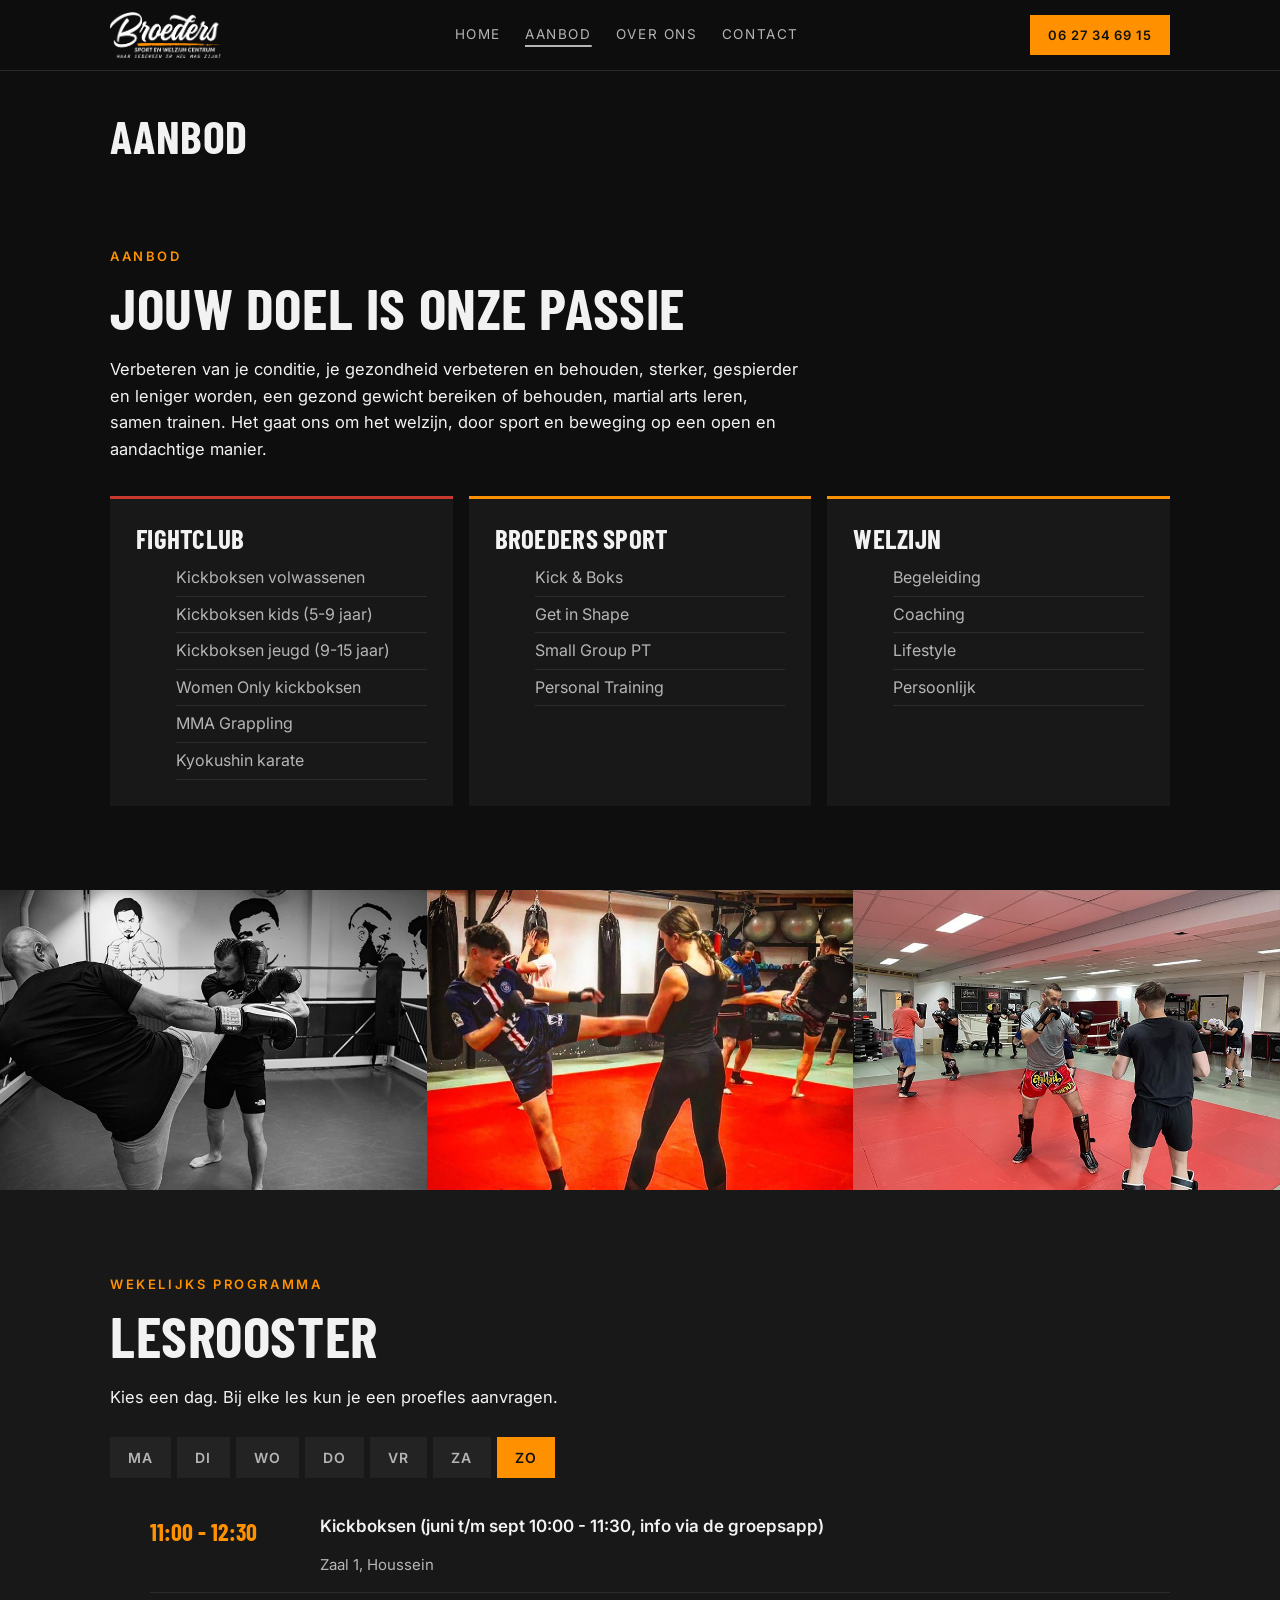
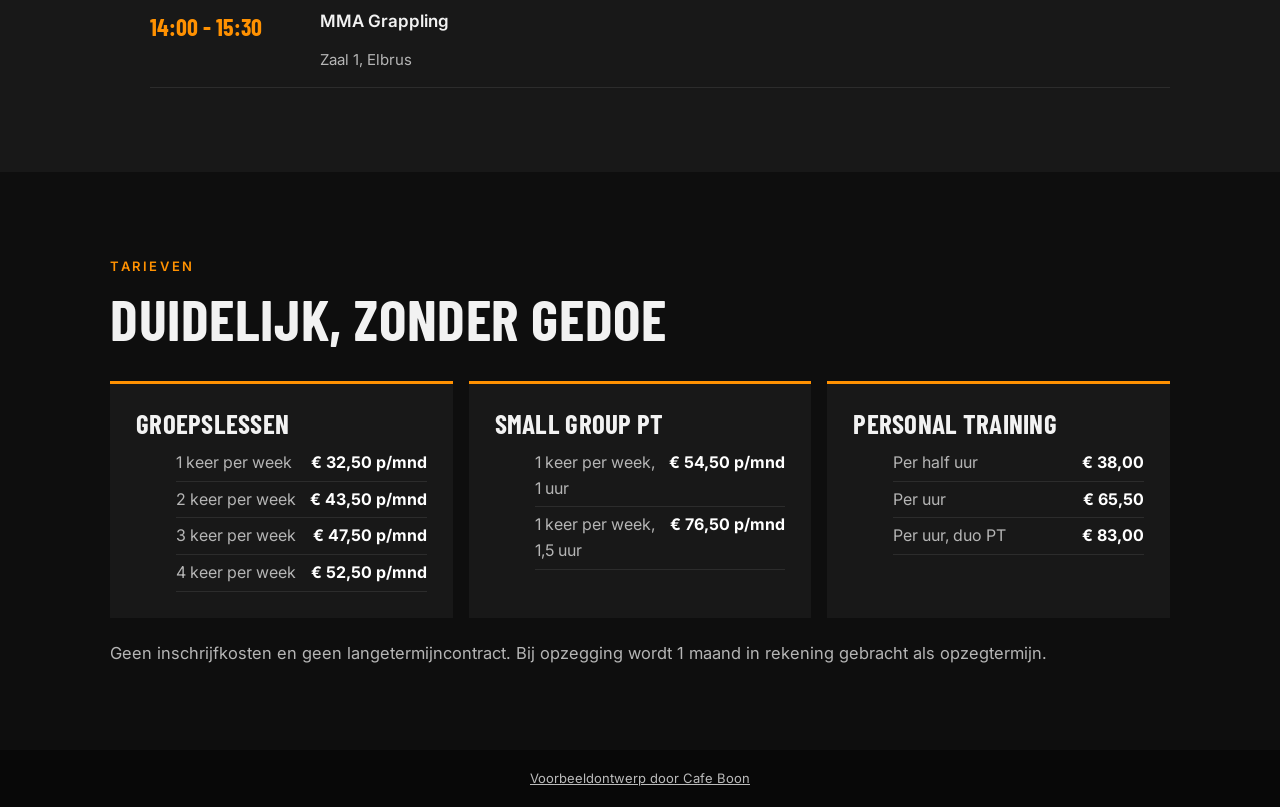
==== aanbod.html @ f8cc1753 "Website opgedeeld in meerdere pagina's" ====
<!doctype html>
<html lang="nl">
<head>
<meta charset="utf-8">
<meta name="viewport" content="width=device-width,initial-scale=1">
<title>Aanbod | Broeders Sport en Welzijn Centrum</title>
<meta name="description" content="Broeders Sport en Welzijn Centrum in Oosterhout. Kickboksen, MMA grappling, Kyokushin karate, Get in Shape en personal training. Bekijk het lesrooster en de tarieven en plan een proefles.">
<meta name="robots" content="noindex">
<link rel="icon" type="image/png" href="images/favicon.png">
<meta property="og:title" content="Broeders Sport en Welzijn Centrum">
<meta property="og:description" content="Waar iedereen er wel mag zijn.">
<meta property="og:image" content="https://broederssportenwelzijn.cafeboon.com/images/team.jpg">
<meta property="og:type" content="website">
<link rel="preconnect" href="https://fonts.googleapis.com"><link rel="preconnect" href="https://fonts.gstatic.com" crossorigin>
<link href="https://fonts.googleapis.com/css2?family=Barlow+Condensed:wght@700&family=Inter:wght@400;600&display=swap" rel="stylesheet">
<link rel="stylesheet" href="style.css">
</head>
<body class="nojs">
<header><div class="wrap">
<a href="index.html"><img alt="Broeders sport en welzijn centrum" src="images/logo.png"/></a>
<nav><a href="index.html">Home</a><a aria-current="page" href="aanbod.html">Aanbod</a><a href="over.html">Over ons</a><a href="contact.html">Contact</a></nav>
<a class="btn" href="tel:0627346915" style="padding:8px 16px;font-size:13px">06 27 34 69 15</a>
</div></header>
<div aria-label="Pagina's" class="sn-bar" role="navigation"><a class="sn-link" href="index.html">Home</a><a aria-current="page" class="sn-link" href="aanbod.html">Aanbod</a><a class="sn-link" href="over.html">Over ons</a><a class="sn-link" href="contact.html">Contact</a></div>
<div class="sn-head"><h1>Aanbod</h1></div>
<section id="aanbod"><div class="wrap">
<p class="k">Aanbod</p>
<h2>Jouw doel is onze passie</h2>
<p style="max-width:42em">Verbeteren van je conditie, je gezondheid verbeteren en behouden, sterker, gespierder en leniger worden, een gezond gewicht bereiken of behouden, martial arts leren, samen trainen. Het gaat ons om het welzijn, door sport en beweging op een open en aandachtige manier.</p>
<div class="grid3">
<div class="card red"><h3>Fightclub</h3><ul><li>Kickboksen volwassenen</li><li>Kickboksen kids (5-9 jaar)</li><li>Kickboksen jeugd (9-15 jaar)</li><li>Women Only kickboksen</li><li>MMA Grappling</li><li>Kyokushin karate</li></ul></div>
<div class="card"><h3>Broeders Sport</h3><ul><li>Kick &amp; Boks</li><li>Get in Shape</li><li>Small Group PT</li><li>Personal Training</li></ul></div>
<div class="card"><h3>Welzijn</h3><ul><li>Begeleiding</li><li>Coaching</li><li>Lifestyle</li><li>Persoonlijk</li></ul></div>
</div>
</div></section>
<div class="photos"><img alt="Kickboksen training" loading="lazy" src="images/actie.jpg"/><img alt="Groepsles op de rode mat" loading="lazy" src="images/les.jpg"/><img alt="De zaal met bokszakken" loading="lazy" src="images/zakken.jpg"/></div>
<section class="alt" id="lestijden"><div class="wrap">
<p class="k">Wekelijks programma</p>
<h2>Lesrooster</h2>
<p>Kies een dag. Bij elke les kun je een proefles aanvragen.</p>
<div class="tabs" id="tabs"><button data-d="1">Ma</button><button data-d="2">Di</button><button data-d="3">Wo</button><button data-d="4">Do</button><button data-d="5">Vr</button><button data-d="6">Za</button><button data-d="0">Zo</button></div>
<div id="days">
<div class="day" data-d="1"><h3>Maandag</h3><ul><li><b>09:00 - 10:00</b><span class="pg">Get in Shape</span><span class="m">Zaal 1, Stefan</span></li><li><b>16:30 - 17:15</b><span class="pg">Weerbaarheid kickboksen kids (5-9 jaar)</span><span class="m">Zaal 1, Robert</span></li><li><b>17:30 - 18:30</b><span class="pg">Kickboksen jeugd (9-14 jaar)</span><span class="m">Zaal 1, Mitchell</span></li><li><b>18:45 - 19:45</b><span class="pg">Get in Shape</span><span class="m">Zaal 1, Robert, Mitchell</span></li><li><b>20:00 - 21:30</b><span class="pg">Kickboksen volwassenen</span><span class="m">Zaal 1, Robert</span></li></ul></div>
<div class="day" data-d="2"><h3>Dinsdag</h3><ul><li><b>18:45 - 19:45</b><span class="pg">Kyokushin karate kumite</span><span class="m">Zaal 1, Kees, Robert</span></li><li><b>19:00 - 20:30</b><span class="pg">MMA Grappling</span><span class="m">Zaal 3, Elbrus</span></li><li><b>20:00 - 21:00</b><span class="pg">Women Only kickboksen</span><span class="m">Zaal 1, Carly</span></li><li><b>20:00 - 21:00</b><span class="pg">Kick &amp; Boks</span><span class="m">Zaal 2, Remco</span></li></ul></div>
<div class="day" data-d="3"><h3>Woensdag</h3><ul><li><b>16:30 - 17:15</b><span class="pg">Weerbaarheid kickboksen kids (5-9 jaar)</span><span class="m">Zaal 1, Robert, Donna</span></li><li><b>17:30 - 18:30</b><span class="pg">Kickboksen jeugd (9-14 jaar)</span><span class="m">Zaal 1, Mitchell</span></li><li><b>18:45 - 19:45</b><span class="pg">Kickboksen wedstrijdgroep</span><span class="m">Zaal 1, Robert, Mitchell</span></li><li><b>20:00 - 21:30</b><span class="pg">Kickboksen</span><span class="m">Zaal 1, Bryan, Tigo</span></li></ul></div>
<div class="day" data-d="4"><h3>Donderdag</h3><ul><li><b>18:45 - 19:45</b><span class="pg">Get in Shape</span><span class="m">Zaal 1, Remco</span></li><li><b>20:00 - 21:30</b><span class="pg">MMA Grappling</span><span class="m">Zaal 1, Elbrus</span></li></ul></div>
<div class="day" data-d="5"><h3>Vrijdag</h3><ul><li><b>18:45 - 19:45</b><span class="pg">Kickboksen jeugd en kids (9-14 jaar)</span><span class="m">Zaal 1 of 2, Robert, Donna</span></li><li><b>18:45 - 19:45</b><span class="pg">Women Only</span><span class="m">Zaal 2 of 3, Derrick, Carly</span></li><li><b>18:45 - 19:45</b><span class="pg">Kick &amp; Boks</span><span class="m">Zaal 2, Derrick, Carly</span></li><li><b>20:00 - 21:30</b><span class="pg">Kickboksen</span><span class="m">Zaal 1, Robert, Tigo</span></li></ul></div>
<div class="day" data-d="6"><h3>Zaterdag</h3><ul><li><b>08:30 - 09:15</b><span class="pg">Kyokushin karate kata</span><span class="m">Zaal 1, Kees, Hens, Suleyman</span></li><li><b>08:30 - 09:30</b><span class="pg">Small Group PT</span><span class="m">Zaal 3, Duncan</span></li><li><b>09:30 - 10:30</b><span class="pg">Kyokushin karate kumite (gevechtstraining)</span><span class="m">Zaal 1, Kees, Robert</span></li><li><b>10:45 - 11:45</b><span class="pg">Personal training</span><span class="m">Zaal 1, Robert</span></li></ul></div>
<div class="day" data-d="0"><h3>Zondag</h3><ul><li><b>11:00 - 12:30</b><span class="pg">Kickboksen (juni t/m sept 10:00 - 11:30, info via de groepsapp)</span><span class="m">Zaal 1, Houssein</span></li><li><b>14:00 - 15:30</b><span class="pg">MMA Grappling</span><span class="m">Zaal 1, Elbrus</span></li></ul></div>
</div>
</div></section>
<section id="tarieven"><div class="wrap">
<p class="k">Tarieven</p>
<h2>Duidelijk, zonder gedoe</h2>
<div class="tarief">
<div class="card"><h3>Groepslessen</h3><ul><li><span>1 keer per week</span><b>€ 32,50 p/mnd</b></li><li><span>2 keer per week</span><b>€ 43,50 p/mnd</b></li><li><span>3 keer per week</span><b>€ 47,50 p/mnd</b></li><li><span>4 keer per week</span><b>€ 52,50 p/mnd</b></li></ul></div>
<div class="card"><h3>Small Group PT</h3><ul><li><span>1 keer per week, 1 uur</span><b>€ 54,50 p/mnd</b></li><li><span>1 keer per week, 1,5 uur</span><b>€ 76,50 p/mnd</b></li></ul></div>
<div class="card"><h3>Personal Training</h3><ul><li><span>Per half uur</span><b>€ 38,00</b></li><li><span>Per uur</span><b>€ 65,50</b></li><li><span>Per uur, duo PT</span><b>€ 83,00</b></li></ul></div>
</div>
<p class="fine">Geen inschrijfkosten en geen langetermijncontract. Bij opzegging wordt 1 maand in rekening gebracht als opzegtermijn.</p>
</div></section>
<footer><a href="https://cafeboon.com" rel="noopener" target="_blank">Voorbeeldontwerp door Cafe Boon</a></footer>
<div class="callbar"><a href="tel:0627346915">Bel ons</a><a href="https://www.google.com/maps/dir/?api=1&amp;destination=Abdis+van+Thornstraat+40+4901+ZB+Oosterhout">Route</a></div>
<script>try{document.body.classList.remove('nojs');
var d=new Date().getDay();
var r=document.querySelector('#hours tr[data-d="'+d+'"]');if(r)r.className='today';
var bs=document.querySelectorAll('#tabs button'),ds=document.querySelectorAll('.day');
function show(n){bs.forEach(function(b){b.classList.toggle('on',b.dataset.d==n)});ds.forEach(function(x){x.classList.toggle('on',x.dataset.d==n)})}
bs.forEach(function(b){b.onclick=function(){show(b.dataset.d)}});show(d);}catch(e){}</script>
</body></html>
---- style.css ----
:root{--bk:#0e0e0e;--bk2:#181818;--bk3:#232323;--or:#ff9101;--red:#c8382f;--t:#f2f2f2;--mut:#b5b5b5}
*{box-sizing:border-box;margin:0}
html{scroll-behavior:smooth}
body{font-family:"Inter",system-ui,sans-serif;background:var(--bk);color:var(--t);line-height:1.6;font-size:16.5px}
a{color:inherit}
.wrap{max-width:1100px;margin:0 auto;padding:0 20px}
h1,h2,h3{font-family:"Barlow Condensed",sans-serif;text-transform:uppercase;font-weight:700;line-height:1;letter-spacing:.01em}
header{position:sticky;top:0;z-index:10;background:rgba(14,14,14,.96);backdrop-filter:blur(8px);border-bottom:1px solid #2a2a2a}
header .wrap{display:flex;align-items:center;justify-content:space-between;height:70px}
header img{height:46px;display:block}
nav{display:flex;gap:24px;font-size:13.5px;letter-spacing:.12em;text-transform:uppercase}
nav a{text-decoration:none;color:var(--mut)}nav a:hover{color:var(--or)}
.btn{display:inline-block;background:var(--or);color:#111;text-decoration:none;padding:13px 26px;font-weight:600;font-size:14.5px;letter-spacing:.07em;text-transform:uppercase;border:2px solid var(--or)}
.btn:hover{background:transparent;color:var(--or)}
.btn.o{background:transparent;color:#fff;border-color:#666}.btn.o:hover{border-color:var(--or);color:var(--or)}
.hero{min-height:640px;display:flex;align-items:flex-end;background:linear-gradient(180deg,rgba(14,14,14,.1) 0%,rgba(14,14,14,.93) 100%),url(images/team.jpg) center 30%/cover}
.hero .wrap{padding:120px 20px 60px}
.hero h1{font-size:clamp(50px,9vw,108px);max-width:9em;margin-bottom:18px}
.hero h1 em{font-style:normal;color:var(--or)}
.hero p{max-width:34em;font-size:19px;color:#e8e8e8;margin-bottom:26px}
.cta{display:flex;gap:12px;flex-wrap:wrap}
section{padding:84px 0}
.k{color:var(--or);font-size:13px;letter-spacing:.2em;text-transform:uppercase;font-weight:600;margin-bottom:12px}
h2{font-size:clamp(36px,5vw,58px);margin-bottom:20px}
h3{font-size:27px;margin-bottom:8px}
.grid3{display:grid;grid-template-columns:repeat(3,1fr);gap:16px;margin-top:34px}
.card{background:var(--bk2);border-top:3px solid var(--or);padding:26px}
.card.red{border-color:var(--red)}
.card ul{list-style:none;color:var(--mut);font-size:16px}
.card li{padding:5px 0;border-bottom:1px solid #2c2c2c}
.alt{background:var(--bk2)}
.split{display:grid;grid-template-columns:1fr 1fr;gap:50px;align-items:center}
.split img{width:100%;display:block;aspect-ratio:4/3;object-fit:cover}
.photos{display:grid;grid-template-columns:repeat(3,1fr);gap:0}
.photos img{width:100%;height:300px;object-fit:cover;display:block}
.tabs{display:flex;gap:6px;flex-wrap:wrap;margin:26px 0 20px}
.tabs button{font:600 14px "Inter",sans-serif;letter-spacing:.08em;text-transform:uppercase;background:var(--bk3);color:var(--mut);border:0;padding:12px 18px;cursor:pointer}
.tabs button.on{background:var(--or);color:#111}
.day{display:none}.day.on{display:block}
.nojs .day{display:block;margin-bottom:24px}
.day h3{display:none}.nojs .day h3{display:block}
.day ul{list-style:none}
.day li{display:grid;grid-template-columns:150px 1fr;gap:2px 20px;padding:15px 0;border-bottom:1px solid #2c2c2c}
.day li b{font-family:"Barlow Condensed",sans-serif;font-size:24px;color:var(--or);font-weight:700}
.day li .pg{font-weight:600;font-size:17px}
.day li .m{grid-column:2;color:var(--mut);font-size:15px}
.tarief{display:grid;grid-template-columns:repeat(3,1fr);gap:16px;margin-top:34px}
.tarief .card li{display:flex;justify-content:space-between;gap:12px}
.tarief .card li b{color:#fff;white-space:nowrap}
.fine{color:var(--mut);margin-top:22px}
.hours{width:100%;border-collapse:collapse;margin-top:6px}
.hours td{padding:9px 0;border-bottom:1px solid #2c2c2c}
.hours td:last-child{text-align:right}
.hours tr.today td{color:var(--or)}
.cgrid{display:grid;grid-template-columns:1fr 1fr;gap:56px}
.big{font-family:"Barlow Condensed",sans-serif;font-size:46px;font-weight:700;text-decoration:none;display:block;margin:4px 0 8px}
.person{display:flex;gap:20px;align-items:center;margin-top:22px}
.person img{width:96px;height:96px;border-radius:50%;object-fit:cover;object-position:top}
footer{background:#080808;color:#8b8b8b;font-size:13px;text-align:center;padding:18px}
footer a{color:#bbb}
.callbar{display:none}
@media(max-width:860px){
 nav{display:none}.grid3,.tarief{grid-template-columns:1fr}.split,.cgrid{grid-template-columns:1fr;gap:28px}.photos{grid-template-columns:1fr}.photos img{height:220px}
 section{padding:56px 0}.hero{min-height:540px}.day li{grid-template-columns:1fr}.day li .m{grid-column:1}
 .callbar{display:flex;position:fixed;bottom:0;left:0;right:0;z-index:20}
 .callbar a{flex:1;text-align:center;padding:14px;text-decoration:none;background:#000;color:#fff;font-weight:600;letter-spacing:.05em;text-transform:uppercase;font-size:14px}
 .callbar a+a{background:var(--or);color:#111}
 body{padding-bottom:50px}
}
/* sitenav:start */
.sn-bar{display:none;gap:6px;overflow-x:auto;white-space:nowrap;-webkit-overflow-scrolling:touch;padding:8px 12px;background:inherit;color:inherit;font:inherit;line-height:1.2;border-bottom:1px solid rgba(128,128,128,.35);box-sizing:border-box;max-width:100%}
.sn-bar a.sn-link{flex:0 0 auto;padding:9px 15px;border-radius:999px;color:inherit;text-decoration:none;font-size:15px;font-weight:600;letter-spacing:0;text-transform:none;margin:0}
.sn-bar a.sn-link[aria-current="page"]{background:rgba(128,128,128,.2);box-shadow:inset 0 -2px 0 currentColor}
@media(max-width:860px){.sn-bar{display:flex}}
nav a[aria-current="page"]:not(.cta):not(.btn):not(.call){text-decoration:underline;text-underline-offset:6px;text-decoration-thickness:2px}
.sn-head{max-width:1100px;margin:0 auto;padding:40px 20px 0;box-sizing:border-box}
.sn-head h1{margin:0;color:inherit;font-size:clamp(30px,5vw,46px);line-height:1.1}
.sn-cards{max-width:1100px;margin:0 auto;padding:40px 20px;display:grid;grid-template-columns:repeat(auto-fit,minmax(230px,1fr));gap:16px;box-sizing:border-box}
.sn-card{display:block;padding:20px 22px;border:1px solid rgba(128,128,128,.45);border-radius:10px;background:rgba(128,128,128,.07);color:inherit;text-decoration:none;min-width:0}
.sn-card strong{display:block;font-size:1.25em;margin:0 0 6px;color:inherit}
.sn-card span{display:block;opacity:.8;font-size:.95em;line-height:1.4}
.sn-card:hover,.sn-card:focus-visible{border-color:currentColor}
/* sitenav:end */
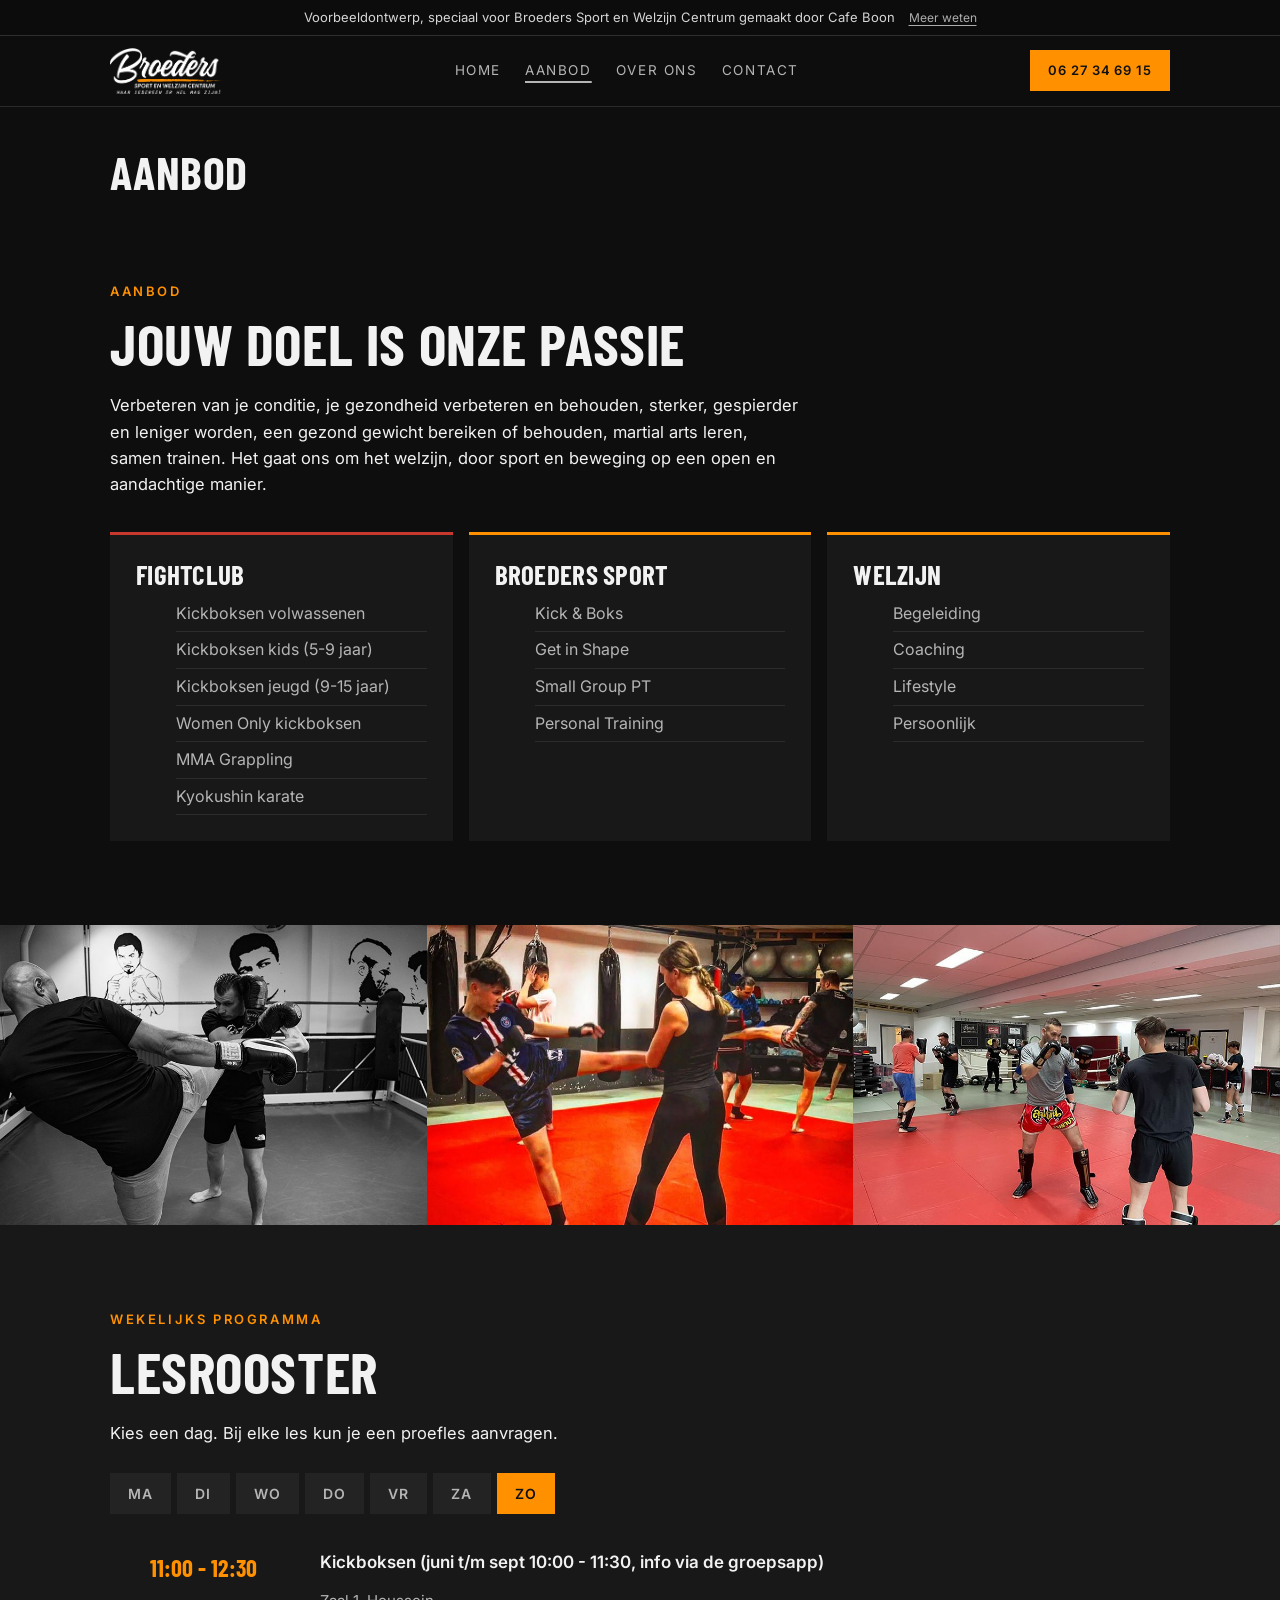
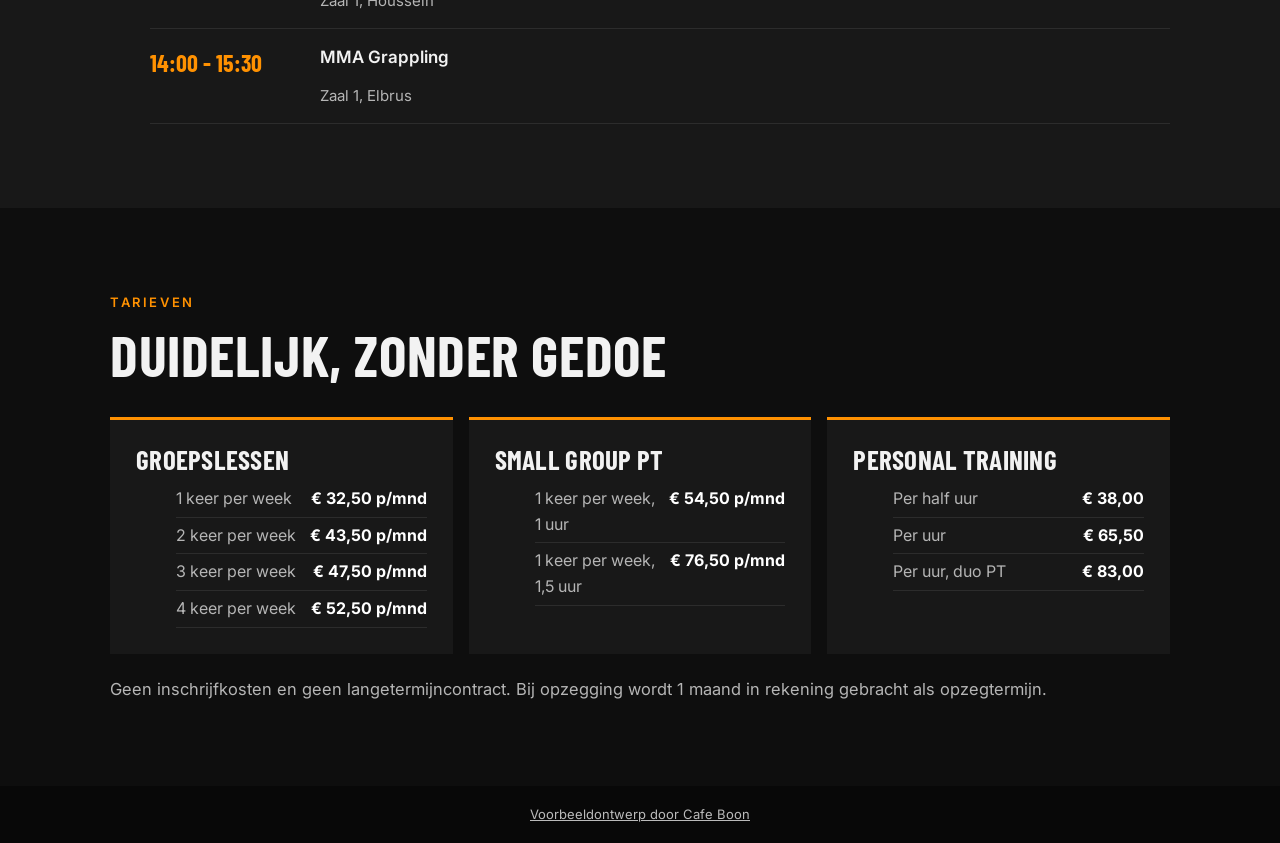
==== commit 5d5ebc89: "Werkende formulieren voor afspraken en aanvragen" ====
--- a/aanbod.html
+++ b/aanbod.html
@@ -16,6 +16,7 @@
 <link rel="stylesheet" href="style.css">
 </head>
 <body class="nojs">
+<div class="vb-banner" role="note"><span>Voorbeeldontwerp, speciaal voor Broeders Sport en Welzijn Centrum gemaakt door Cafe Boon</span><a href="https://cafeboon.com">Meer weten</a></div>
 <header><div class="wrap">
 <a href="index.html"><img alt="Broeders sport en welzijn centrum" src="images/logo.png"/></a>
 <nav><a href="index.html">Home</a><a aria-current="page" href="aanbod.html">Aanbod</a><a href="over.html">Over ons</a><a href="contact.html">Contact</a></nav>
--- a/style.css
+++ b/style.css
@@ -81,3 +81,31 @@
 .sn-card span{display:block;opacity:.8;font-size:.95em;line-height:1.4}
 .sn-card:hover,.sn-card:focus-visible{border-color:currentColor}
 /* sitenav:end */
+/* voorbeeld-formulier:start */
+@layer sn{.sn-form button.btn{border:0;font:inherit;cursor:pointer;line-height:1.2}}
+.sn-formsec{padding:36px 0 72px}
+.sn-formwrap{max-width:1100px;margin:0 auto;padding:0 20px;box-sizing:border-box}
+.sn-formwrap>h2{margin:0 0 12px}
+.sn-formwrap>.sn-lead,.sn-formwrap>.sn-form,.sn-formwrap>.sn-done{max-width:720px}
+.sn-formwrap .sn-lead{margin:0 0 24px;opacity:.85}
+.sn-form{display:grid;grid-template-columns:1fr 1fr;gap:16px}
+.sn-field{display:flex;flex-direction:column;gap:6px;min-width:0;text-align:left}
+.sn-field.full{grid-column:1/-1}
+.sn-field label{font-size:14px;font-weight:600}
+.sn-field input,.sn-field select,.sn-field textarea{font:inherit;font-size:16px;line-height:1.4;color:inherit;background:rgba(128,128,128,.12);border:1px solid rgba(128,128,128,.55);border-radius:8px;padding:11px 12px;width:100%;box-sizing:border-box;min-width:0;max-width:100%;-webkit-appearance:none;appearance:none}
+.sn-field select{background-image:linear-gradient(45deg,transparent 50%,currentColor 50%),linear-gradient(135deg,currentColor 50%,transparent 50%);background-position:calc(100% - 20px) 50%,calc(100% - 15px) 50%;background-size:5px 5px;background-repeat:no-repeat;padding-right:38px}
+.sn-field select option{color:#111;background:#fff}
+.sn-field textarea{resize:vertical}
+.sn-field input:focus,.sn-field select:focus,.sn-field textarea:focus{outline:2px solid currentColor;outline-offset:1px}
+.sn-done{padding:28px;border:1px solid rgba(128,128,128,.55);border-radius:12px;background:rgba(128,128,128,.1)}
+.sn-done h2{margin:0 0 10px}
+.sn-done p{margin:0}
+.sn-done a{text-decoration:underline;text-underline-offset:3px;font-weight:600}
+.sn-formlink{padding:0 0 56px}
+@media(max-width:640px){.sn-form{grid-template-columns:1fr}.sn-formsec{padding:24px 0 56px}}
+/* voorbeeld-formulier:end */
+/* voorbeeldbanner:start */
+.vb-banner{display:flex;flex-wrap:wrap;justify-content:center;align-items:baseline;gap:2px 14px;padding:8px 16px;background:#0c0c0c;color:#d6d6d6;font-size:13px;line-height:1.45;letter-spacing:0;text-transform:none;font-weight:400;text-align:center;position:relative;z-index:1000;border-bottom:1px solid rgba(255,255,255,.14)}
+.vb-banner a{color:inherit;opacity:.8;text-decoration:underline;text-underline-offset:3px;font-size:12px;font-weight:400;white-space:nowrap;letter-spacing:0;text-transform:none}
+.vb-banner a:hover{opacity:1}
+/* voorbeeldbanner:end */
